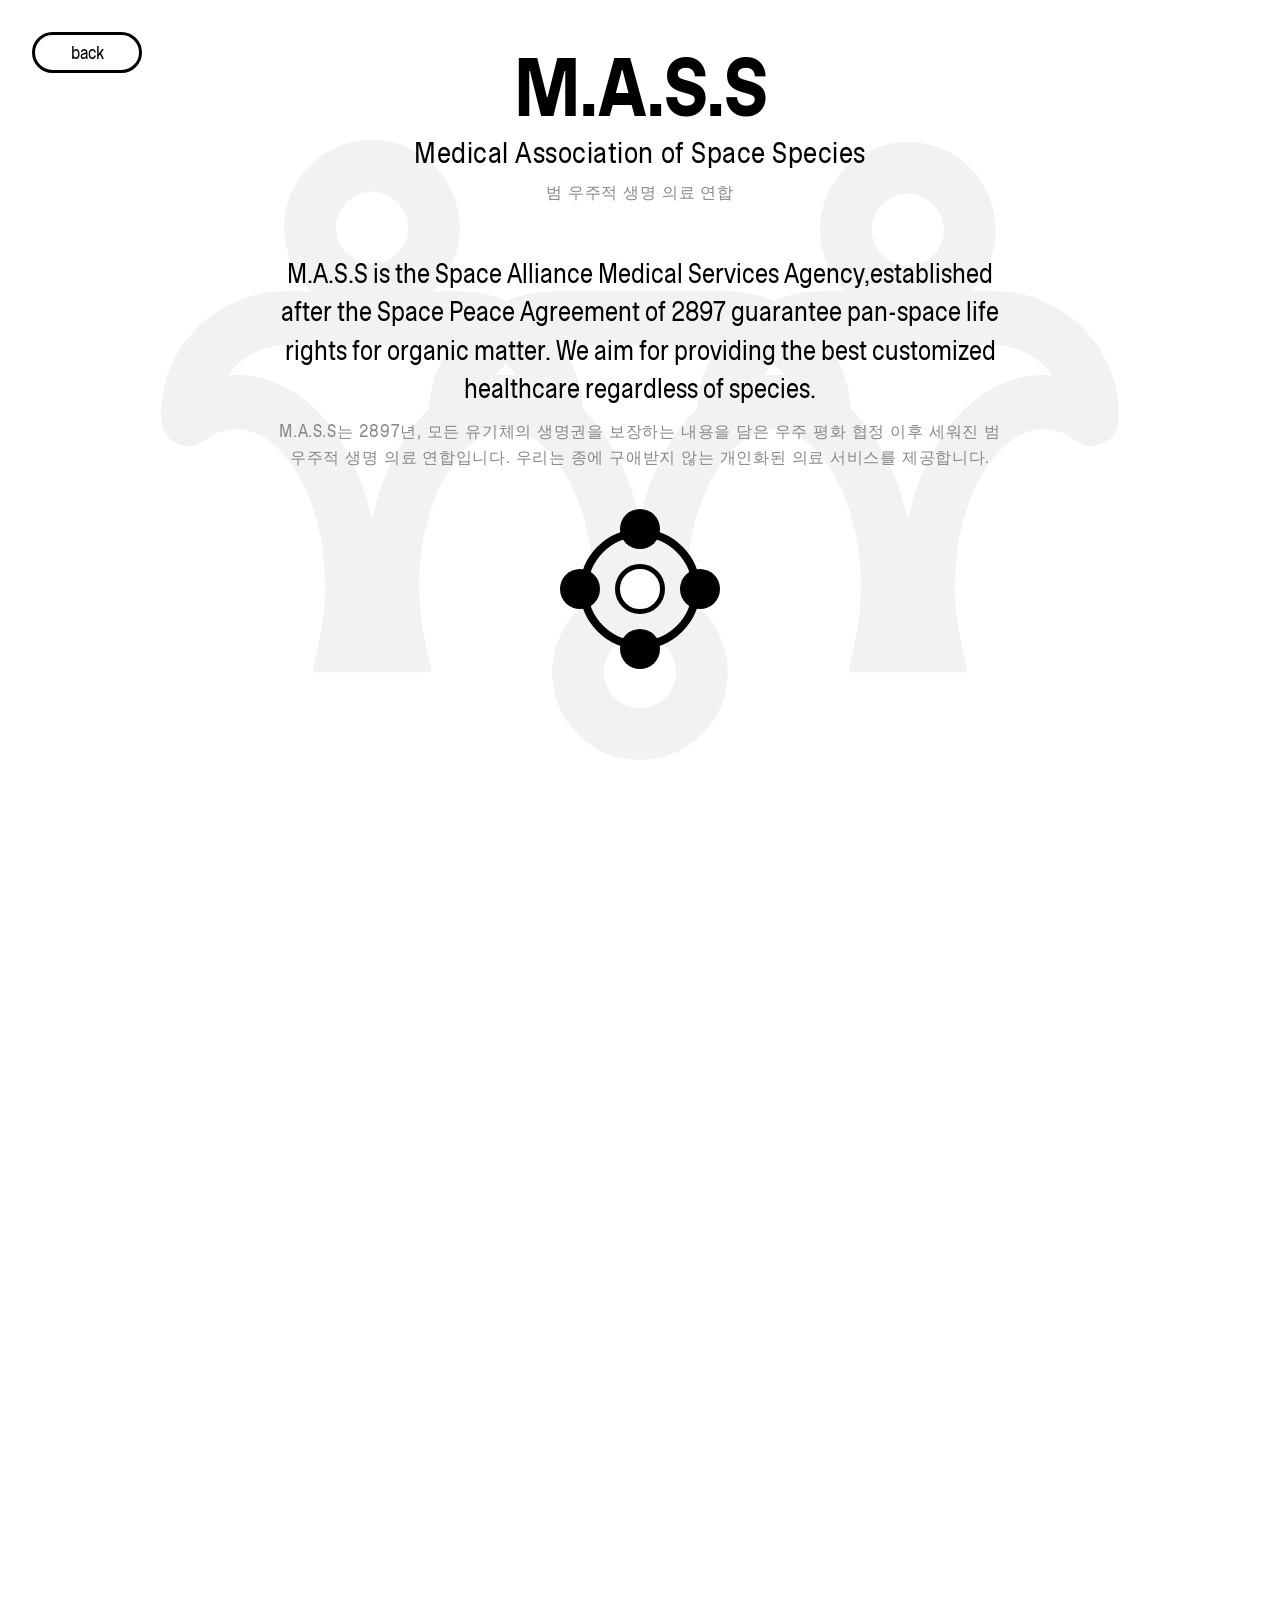
==== about.html @ 1f3399d3 "wow" ====
<!doctype html>
<html lang="en">
  <head>
    <meta charset="UTF-8" />
    <meta name="viewport" content="width=device-width, initial-scale=1.0" />
    <title>about M.A.S.S</title>
    <link rel="preconnect" href="https://fonts.googleapis.com" />
    <link rel="preconnect" href="https://fonts.gstatic.com" crossorigin />
    <link
      href="https://fonts.googleapis.com/css2?family=Cossette+Texte:wght@400;700&family=Dongle&family=Noto+Sans+KR:wght@100..900&family=Outfit:wght@100..900&family=Roboto+Flex:opsz,wght,XOPQ,XTRA,YOPQ,YTDE,YTFI,YTLC,YTUC@8..144,100..1000,96,468,79,-203,738,514,712&display=swap"
      rel="stylesheet"
    />
  </head>
  <style>
    :root {
      --black: #000000;
      --white: #ffffff;
      --green: #00ff41; /* neon green — brand accent */
      --gray-light: #f2f2f2;
      --gray-mid: #cccccc;
      --gray-text: #888888;
      --font-head: "Cossette Texte";
      --font-mono: Cossette Texte;
      --radius: 999px; /* pill-shaped buttons */
      --transition: 0.25s ease;
    }
    *,
    *::before,
    *::after {
      box-sizing: border-box;
      margin: 0;
      padding: 0;
    }
    html,
    body {
      width: 100%;
      height: 100%;
      background: var(--white);
      color: var(--black);
      font-family: Cossette Texte;
      line-height: 1.6;
      overflow-x: hidden;
      background-image: url(backlogo.svg);  /* ← replace with your image file name */
  
  background-position: center;  /* centers the image */
  background-repeat: no-repeat; /* prevents the image from tiling */
  background-attachment: fixed;
    }

    #screen h1 {
      color: #000;
      text-align: center;
      font-family: "Futura 100";
      font-size: 96px;
      font-style: normal;
      font-weight: 500;
      line-height: 51.956px; /* 54.015% */
      letter-spacing: -2.886px;
    }

    #screen h2 {
      color: #000;

      text-align: center;
      font-family: JJGothic;
      font-size: 40px;
      font-style: normal;
      font-weight: 700;
      line-height: 117px; /* 285.68% */
      letter-spacing: -1.228px;
    }

    .screen {
      flex-direction: column;
      align-items: center;
      justify-content: center;
      min-height: 100vh;
      padding: 48px 24px;
      text-align: center;
      animation: fadeIn 0.4s ease;
      height: 400vh;
      width: 100%;
    }

    h1 {
      font-size: clamp(2.4rem, 6vw, 4.5rem);
      font-weight: 700;
      letter-spacing: -0.02em;
      line-height: 1.1;
    }
    h2 {
      font-size: clamp(1.1rem, 2.5vw, 1.6rem);
      font-weight: 400;
      letter-spacing: 0.02em;
      margin-top: 6px;
    }
    h3 {
      font-family: Cossette Texte;
      font-size: clamp(0.75rem, 1.5vw, 1rem);
      font-weight: 400;
      color: var(--gray-text);
      margin-top: 5px;
      letter-spacing: 0.04em;
      word-spacing: 0.04em;
    }

    .btn-about {
      display: flex;
      width: 110px;
      padding: 8px;
      flex-direction: column;
      /* justify-content: center; */
      align-items: center;
      gap: 8px;
      font-family: Cossette Texte;
      font-size: 1rem;
      border-radius: 33px;
      border: 3px solid #000;
      background: #fff;
      position: fixed;
      top: 32px;
      left: 32px;
    }

    .btn-about:hover {
      background: var(--black);
      color: var(--green);
    }

    .info {
      text-align: center;
      font-family: var(--font-mono);
      margin-top: 50px;
      font-size: 1.5rem;
      margin-left: 20%;
      margin-right: 20%;
    }

    .subinfo {
        text-align: center;
      font-family: var(--font-mono);
      margin-top: 10px;
      
      margin-left: 20%;
      margin-right: 20%;
    }

    .archive-png {
      align-items: right;
      margin-left: 100rem;
    }
/*========================= orbit ========================*/
    .orbit-container {
  display: flex;
  flex-direction: column;
  align-items: center;
  gap: 40px;
  margin-top: 40px;
}

/* the ring that holds all 4 nodes */
.orbit-ring {
  position: relative;
  width: 160px;
  height: 160px;
  transition: transform 0.6s cubic-bezier(0.4, 0, 0.2, 1); /* smooth rotation */
}

/* each node is positioned absolutely around the ring */
.orbit-node {
  position: absolute;
  width: 40px;
  height: 40px;
  cursor: pointer;
  
  transition: transform 0.6s ease;
}

/* the visible circle inside each node */
.orbit-dot {
  width: 40px;
  
  height: 40px;
  border-radius: 50%;
  background: var(--black);
  transition: background 0.3s ease, transform 0.3s ease;
}

.orbit-dot:hover {
  transform: scale(1.15);
}

/* green highlight for selected node */
.orbit-node.selected .orbit-dot {
  background: var(--green);
  
  border: 8px solid var(--black);    /* ← add this */
  box-sizing: border-box;
}

/* position each node at top, right, bottom, left */
/* node 0 — top */
#node0 { top: 0;   left: 50%; transform: translateX(-50%); }
/* node 1 — right */
#node1 { top: 50%; right: 0;  transform: translateY(-50%); }
/* node 2 — bottom */
#node2 { bottom: 0; left: 50%; transform: translateX(-50%); }
/* node 3 — left */
#node3 { top: 50%; left: 0;  transform: translateY(-50%); }

/* the connecting ring lines between nodes */
.orbit-ring::before {
  content: '';
  position: absolute;
  top: 50%;
  left: 50%;
  transform: translate(-50%, -50%);
  width: 120px;
  height: 120px;
  border-radius: 50%;
  border: 8px solid var(--black);
  pointer-events: none; /* clicks pass through to nodes */
}

/* info text box below the ring */
.orbit-info {
  font-family: var(--font-mono);
  font-size: 0.95rem;
  color: var(--black);
  text-align: center;
  max-width: 400px;
  min-height: 60px;
  line-height: 1.6;
  animation: fadeUp 0.4s ease;
}

.orbit-center {
  position: absolute;
  top: 50%;
  left: 50%;
  transform: translate(-50%, -50%); /* perfectly centers it */
  width: 50px;                      /* size of center circle */
  height: 50px;
  border-radius: 50%;               /* makes it a circle */
  background: var(--white);         /* white fill */
  border: 5px solid var(--black);   /* black border */
  z-index: 1;                       /* sits on top of the ring line */
  pointer-events: none;             /* clicks pass through to nodes behind */
}

    /* .backLogo {
      position: fixed;
      align-items: center;
      width: 958px;
      height: 620px;
    } */
  </style>

  <body>
    <div class="screen" id="about">
      <h1>M.A.S.S</h1>
      <h2>Medical Association of Space Species</h2>
      <h3>범 우주적 생명 의료 연합</h3>
      <div class="info">
        M.A.S.S is the Space Alliance Medical Services Agency,established after
        the Space Peace Agreement of 2897 guarantee pan-space life rights for
        organic matter. We aim for providing the best customized healthcare
        regardless of species.
      </div>
      <h3 class="subinfo"> M.A.S.S는 2897년, 모든 유기체의 생명권을 보장하는 내용을 담은
         우주 평화 협정 이후 세워진 범 우주적 생명 의료 연합입니다.
         우리는 종에 구애받지 않는 개인화된 의료 서비스를 제공합니다.

      </h3>
      <button class="btn-about" onclick="window.location.href = 'main.html'">
        back
      </button>
    <!-- </p>
    <div class="backLogo">
      <img src="backlogo.svg" alt="backLogo" />
    </p> -->

    <div class="orbit-container">
  
  <!-- the ring graphic with 4 circle buttons -->
  <div class="orbit-ring" id="orbitRing">
    <div class="orbit-center"></div>
    
    <div class="orbit-node" id="node0" onclick="selectNode(0)">
      <div class="orbit-dot"></div>
    </div>
    <div class="orbit-node" id="node1" onclick="selectNode(1)">
      <div class="orbit-dot"></div>
    </div>
    <div class="orbit-node" id="node2" onclick="selectNode(2)">
      <div class="orbit-dot"></div>
    </div>
    <div class="orbit-node" id="node3" onclick="selectNode(3)">
      <div class="orbit-dot"></div>
    </div>

  </div>

  <!-- information appears here when a circle is clicked -->
  <div class="orbit-info" id="orbitInfo"></div>

</div>
  </body>
<script>
  const nodeData = [
  {
    title: 'History',
    info: 'M.A.S.S was established after the Space Peace Agreement to guarantee medical rights for all organic matter.'
  },
  {
    title: 'Pan-species care',
    info: 'We provide customized healthcare for over 2,400 recognized species across 14 star systems.'
  },
  {
    title: 'Our doctors',
    info: 'Our medical staff consists of certified practitioners from Earth, Mars, and K2-18b civilizations.'
  },
  {
    title: 'Mission',
    info: 'To ensure no living being is denied medical treatment regardless of their planetary origin or biology.'
  }
];

/* tracks which node is currently on top (index 0 = top position) */
let currentRotation = 0;
let selectedNode = null;

function selectNode(index) {
  const ring = document.getElementById('orbitRing');
  const info = document.getElementById('orbitInfo');

  /* remove selected class from all nodes */
  document.querySelectorAll('.orbit-node').forEach(n => n.classList.remove('selected'));

  /* add selected class to clicked node */
  document.getElementById('node' + index).classList.add('selected');

  /*
    Calculate how much to rotate so the clicked node
    moves to the top position.
    Each node is 90deg apart (360 / 4 = 90).
    node0=0deg, node1=90deg, node2=180deg, node3=270deg
  */
  const nodeAngle = index * 90;
  currentRotation = -nodeAngle; /* negative rotates it to top */

  /* apply rotation to the whole ring */
  ring.style.transform = `rotate(${currentRotation}deg)`;

  /*
    Counter-rotate each dot so the dots themselves
    stay upright while the ring spins.
  */
  document.querySelectorAll('.orbit-dot').forEach((dot, i) => {
    dot.style.transform = `rotate(${-currentRotation}deg)`;
  });

  /* show the info for the clicked node */
  info.innerHTML = `
    <strong style="font-size:1.1rem; display:block; margin-bottom:8px;">
      ${nodeData[index].title}
    </strong>
    ${nodeData[index].info}
  `;

  selectedNode = index;
}
</script>
</html>
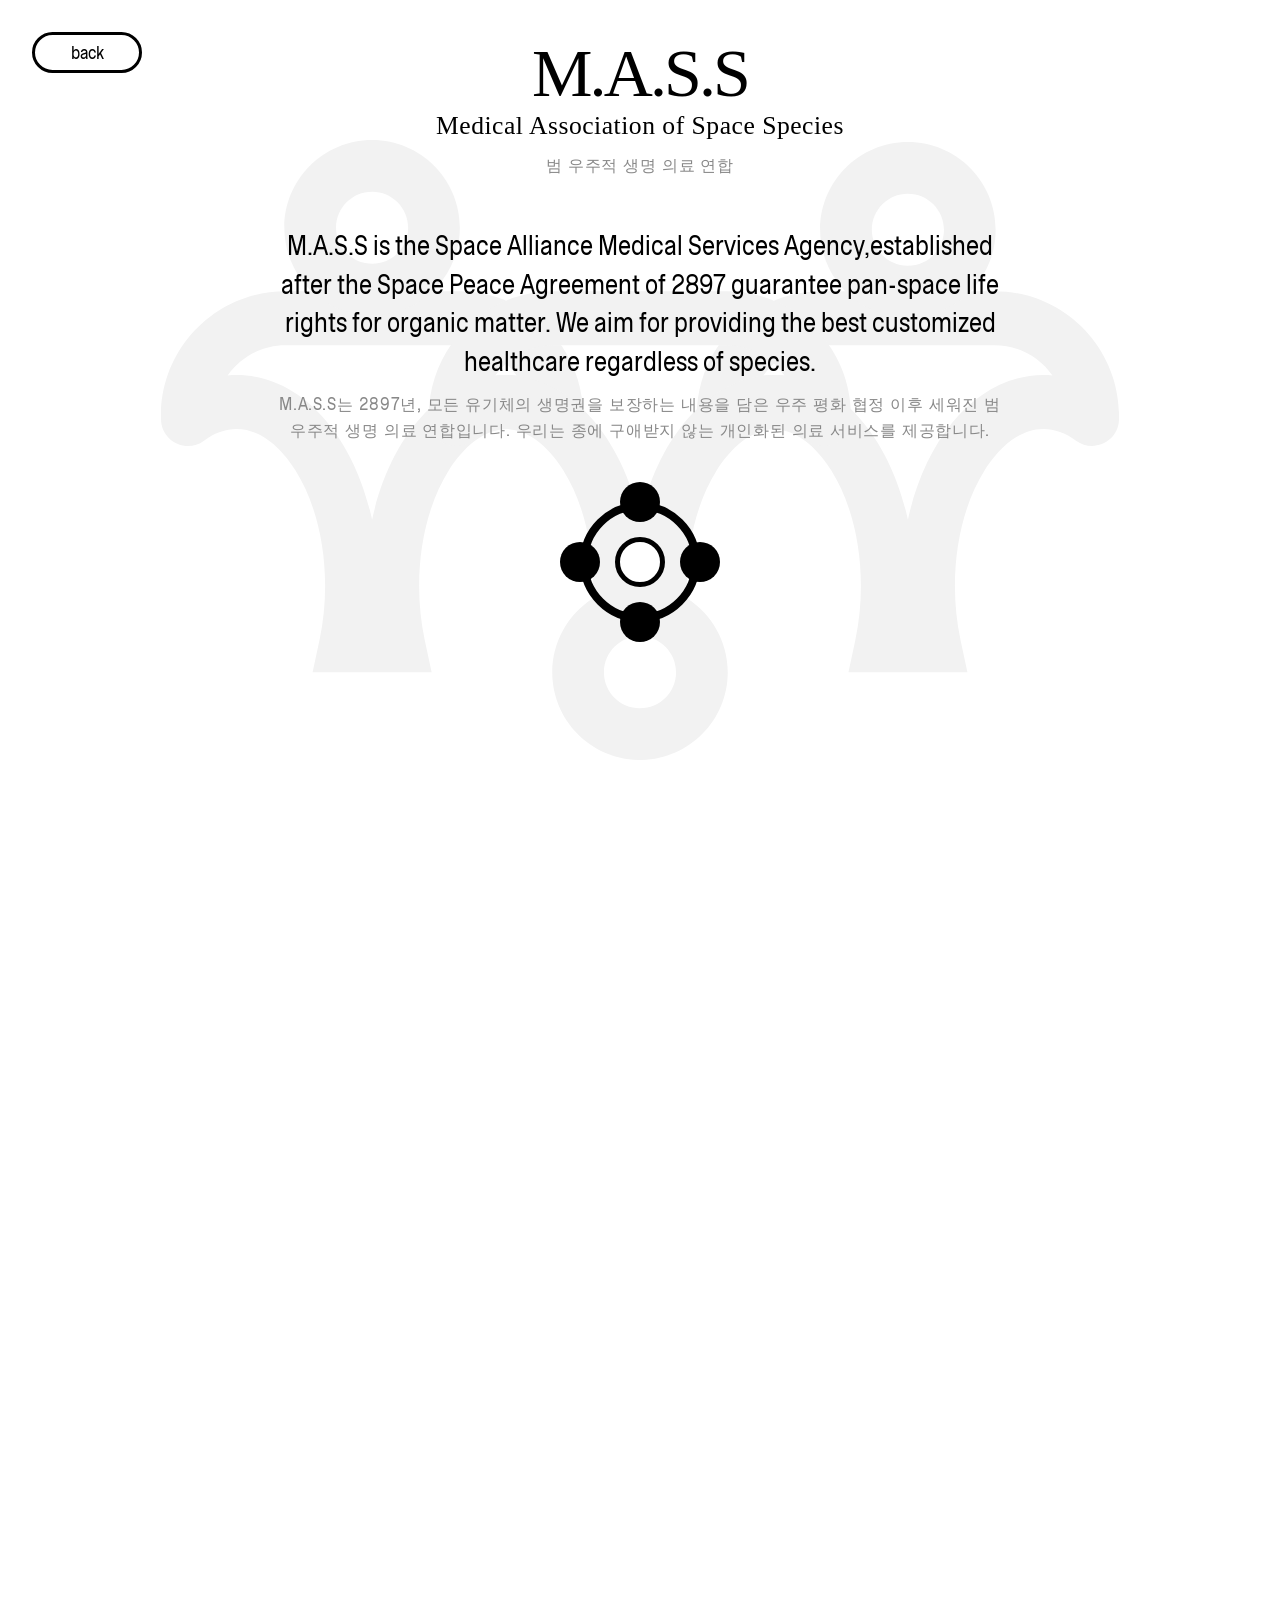
==== commit 98cd08ea: "Update about.html" ====
--- a/about.html
+++ b/about.html
@@ -46,11 +46,22 @@
   background-repeat: no-repeat; /* prevents the image from tiling */
   background-attachment: fixed;
     }
+    #about h1{
+        font-family: "FUTURA 100";
+        font-size: 68px;
+      font-style: normal;
+      font-weight: 500;
+      line-height: 51.956px; /* 54.015% */
+      letter-spacing: -2.886px;
+    }
+    #about h2{
+        font-family: "FUTURA 100";
+    }
 
     #screen h1 {
       color: #000;
       text-align: center;
-      font-family: "Futura 100";
+      font-family: "FUTURA";
       font-size: 96px;
       font-style: normal;
       font-weight: 500;
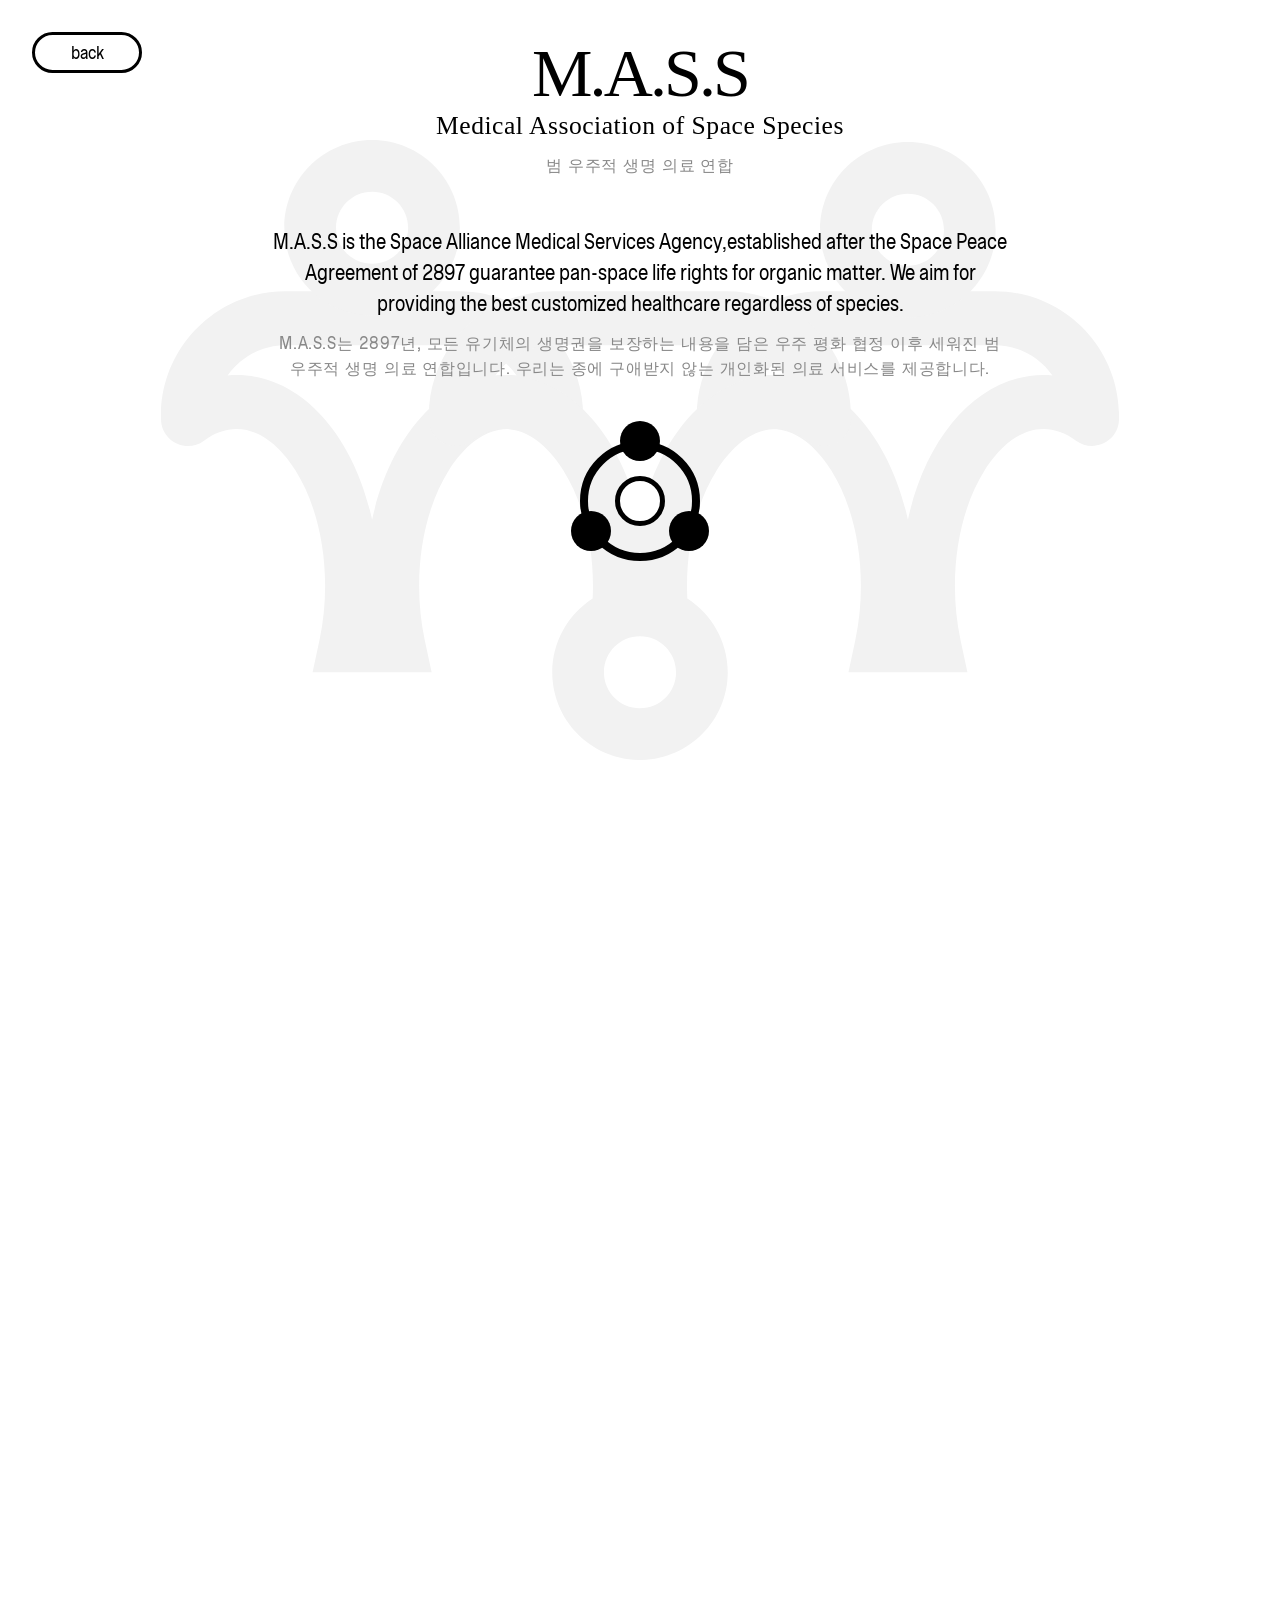
==== commit e8738068: "3333" ====
--- a/about.html
+++ b/about.html
@@ -142,7 +142,7 @@
       text-align: center;
       font-family: var(--font-mono);
       margin-top: 50px;
-      font-size: 1.5rem;
+      font-size: 1.2rem;
       margin-left: 20%;
       margin-right: 20%;
     }
@@ -211,13 +211,23 @@
 
 /* position each node at top, right, bottom, left */
 /* node 0 — top */
-#node0 { top: 0;   left: 50%; transform: translateX(-50%); }
-/* node 1 — right */
-#node1 { top: 50%; right: 0;  transform: translateY(-50%); }
-/* node 2 — bottom */
-#node2 { bottom: 0; left: 50%; transform: translateX(-50%); }
-/* node 3 — left */
-#node3 { top: 50%; left: 0;  transform: translateY(-50%); }
+#node0 {
+  top:  calc(50% + 80px * sin(-90deg) - 0px);
+  left: calc(50% + 80px * cos(-90deg) - 20px);
+}
+
+/* node1 — 오른쪽 아래 (30도 = 4시 방향) */
+#node1 {
+  top:  calc(50% + 80px * sin(30deg) - 30px);
+  left: calc(50% + 80px * cos(30deg) - 40px);
+}
+
+/* node2 — 왼쪽 아래 (150도 = 8시 방향) */
+#node2 {
+  top:  calc(50% + 80px * sin(150deg) - 30px);
+  left: calc(50% + 80px * cos(150deg) - 0px);
+}
+
 
 /* the connecting ring lines between nodes */
 .orbit-ring::before {
@@ -236,14 +246,16 @@
 /* info text box below the ring */
 .orbit-info {
   font-family: var(--font-mono);
-  font-size: 0.95rem;
+  font-size: 2rem;
   color: var(--black);
   text-align: center;
-  max-width: 400px;
+  max-width: 500px;
   min-height: 60px;
   line-height: 1.6;
   animation: fadeUp 0.4s ease;
 }
+
+
 
 .orbit-center {
   position: absolute;
@@ -306,9 +318,7 @@
     <div class="orbit-node" id="node2" onclick="selectNode(2)">
       <div class="orbit-dot"></div>
     </div>
-    <div class="orbit-node" id="node3" onclick="selectNode(3)">
-      <div class="orbit-dot"></div>
-    </div>
+   
 
   </div>
 
@@ -321,7 +331,36 @@
   const nodeData = [
   {
     title: 'History',
-    info: 'M.A.S.S was established after the Space Peace Agreement to guarantee medical rights for all organic matter.'
+    info: `
+    <p>The first contact: the 20th century
+        <span style="font-size: 1.6rem; color:#888888;">In the mid-1900s, in England on Earth, within the Solar System.</span>
+        <br /><br />
+        It was the first attempt by a species from K2-18b to contact the species of Earth.
+        Earth named this contact “crop circles.”
+        </p>
+         <p><span style="font-size: 1rem; color:#888888;display: block; line-height: 1.6;">
+            K2-18b로부터 지구에 접촉을 시도한 것이 첫 번째 접촉이었다. <br />
+            지구 생명체들은 그 접촉을 "미스터리 서클"이라 명명했다.<br /></span></p>
+
+      <img src="info1.svg" style="width:100%; margin: 12px 0;" />
+
+      <p><br /><br />The first interaction<br /><br />
+        After the first contact, other crop circles<span style="font-size: 1rem; color:#888888;"> — not made by the K2-18b species — </span><br />
+        were observed as “the first answer from humans.”
+        </p>
+        <p><span style="font-size: 1rem; color:#888888;display: block; line-height: 1.6;">
+           첫 번째 접촉 이후, 다른 미스터리 서클들 -K2-18b로부터 만들어진 것이 아닌- <br />
+            이 발견되었다. 이는 인간으로부터의 첫 번째 답장을 의미한다.<br /></span></p>
+
+      <img src="info2.svg" style="width:100%; margin: 12px 0;" />
+      <img src="info3.svg" style="width:100%; margin: 12px 0;" />
+
+      <p><br /><br />Since the first contact was successful, attempts at direct contact followed, including 
+        <a href="https://en.wikipedia.org/wiki/Barney_and_Betty_Hill_incident">the meeting with Barney Hill and Betty Hill in 1961.<a></p>
+            <p><span style="font-size: 1rem; color:#888888;display: block; line-height: 1.6;">
+            첫 접촉이 성공적이었으므로, 직접 접촉을 위한 시도가 이루어졌다: <br />
+            196년, 힐 부부와의 만남<br /></span></p>
+      <img src="info4.svg" style="width:100%; margin: 12px 0;"/> <br /><br /><br /><br /> `
   },
   {
     title: 'Pan-species care',
@@ -329,12 +368,81 @@
   },
   {
     title: 'Our doctors',
-    info: 'Our medical staff consists of certified practitioners from Earth, Mars, and K2-18b civilizations.'
-  },
-  {
-    title: 'Mission',
-    info: 'To ensure no living being is denied medical treatment regardless of their planetary origin or biology.'
+    info: `<p> Dr. Banana</p>
+    <img src="dr2.png" style="width:100%;" />
+        <p><span style="font-size: 1.2rem; display: block; line-height: 1.6;">
+            Specialist in Neural Memory Reconstruction from K2-18b.
+            Dr. Bananan has conducted over 3,000 interspecies cognitive
+            surgeries and is known for developing the “Dream Bridge Protocol,”
+            allowing humans and extraterrestrials to communicate through
+            synchronized neural waves. After arriving on Earth in 1961,
+            he began researching human emotional structures and cross-species empathy.</span></p>
+
+            <p><span style="font-size: 1rem; color:#888888;display: block; line-height: 1.6;">
+                <br />K2-18b 출신의 신경 기억 재건 전문의.
+                박사는 3,000건 이상의 종간 인지 수술을 진행했으며,
+                인간과 외계 생명체가 동기화된 신경파를 통해 소통할 수 있도록 하는
+                “드림 브리지 프로토콜” 개발자로 알려져 있다.
+                1961년 지구 도착 이후 인간의 감정 구조와 종간 공감 능력을 연구해왔다.
+                </span></p>
+
+        <p><br /><br />Dr. E.T</p>
+        <img src="dr1.png" style="width:100%;" />
+         <p><span style="font-size: 1.2rem; display: block; line-height: 1.6;">
+            Expert in Cellular Regeneration and Atmospheric Adaptation.
+            Dr. E.T specializes in adapting extraterrestrial
+            biology to Earth environments.
+            She pioneered oxygen-tolerant regeneration therapy for
+            K2-18b visitors and has dedicated her research to extending
+            the lifespan of both humans and alien species through hybrid
+            cellular medicine.</span><p>
+        <p><span style="font-size: 1rem; color:#888888;display: block; line-height: 1.6;">
+            <br />세포 재생 및 대기 적응 분야의 전문가.
+            E.T 박사는 외계 생명체의 생체 구조를 지구 환경에 적응시키는
+            연구를 전문으로 한다. 그녀는 K2-18b 방문자들을 위한 산소 적응
+            재생 치료법을 개척했으며, 인간과 외계 종족 모두의 수명을 연장하기
+            위한 혼합 세포 의학 연구에 헌신하고 있다.</span></p>
+        
+        <p><br /><br />Dr. Hamster</p>
+        <img src="dr3.png" style="width:100%;" />
+        <p><span style="font-size: 1.2rem; display: block; line-height: 1.6;">
+            Founder of the Interplanetary Trauma Center.
+            Dr. Hamster is recognized for treating 
+            psychological trauma caused by long-distance
+            space migration and failed first-contact experiences.
+            His studies focus on memory fragmentation,
+            isolation anxiety, and the emotional compatibility
+            between Earth humans and extraterrestrial civilizations.</span></p>
+        <p><span style="font-size: 1rem; color:#888888;display: block; line-height: 1.6;">
+            <br />행성 간 외상 치료 센터 설립자.
+            햄스터 박사는 장거리 우주 이주와 실패한 최초 접촉 경험으로 인한
+            정신적 외상을 치료한 공로로 알려져 있다. 그의 연구는 기억 파편화,
+            고립 불안, 그리고 지구인과 외계 문명 간의 감정적 호환성에 초점을 맞추고 있다.</span></p>
+
+        <p><br /><br />Dr. Sebastian</p>
+        <img src="dr4.png" style="width:100%;" />
+        <p><span style="font-size: 1.2rem; display: block; line-height: 1.6;">
+            Director of Interspecies Genetic Medicine.
+            Dr. Sebastian specializes in the biological differences
+            between humans and K2-18b lifeforms. He is known for
+            developing adaptive genetic treatments that allow
+            extraterrestrial species to survive under Earth conditions.
+            His current research explores how human DNA responds to
+            prolonged exposure to cosmic radiation and non-terrestrial
+            environments.</span></p>
+        <p><span style="font-size: 1rem; color:#888888;display: block; line-height: 1.6;">
+            종간 유전 의학 연구 책임자.
+            세바스찬 박사는 인간과 K2-18b 생명체 사이의 생물학적 차이를 연구하는
+            전문가이다. 그는 외계 종족이 지구 환경에서 생존할 수 있도록 하는 적응형
+            유전자 치료 기술 개발로 알려져 있다. 현재는 우주 방사선과 비지구적 환경에
+            장기간 노출되었을 때 인간 DNA가 어떻게 반응하는지를 연구하고 있다.
+            <br /><br /><br /><br /></span></p>
+
+
+
+        `
   }
+  
 ];
 
 /* tracks which node is currently on top (index 0 = top position) */
@@ -345,33 +453,19 @@
   const ring = document.getElementById('orbitRing');
   const info = document.getElementById('orbitInfo');
 
-  /* remove selected class from all nodes */
   document.querySelectorAll('.orbit-node').forEach(n => n.classList.remove('selected'));
-
-  /* add selected class to clicked node */
   document.getElementById('node' + index).classList.add('selected');
 
-  /*
-    Calculate how much to rotate so the clicked node
-    moves to the top position.
-    Each node is 90deg apart (360 / 4 = 90).
-    node0=0deg, node1=90deg, node2=180deg, node3=270deg
-  */
-  const nodeAngle = index * 90;
-  currentRotation = -nodeAngle; /* negative rotates it to top */
-
-  /* apply rotation to the whole ring */
+  // 3개니까 120도씩 간격
+  const nodeAngle = index * 120;   /* ← 90 → 120 으로 변경 */
+  currentRotation = -nodeAngle;
+
   ring.style.transform = `rotate(${currentRotation}deg)`;
 
-  /*
-    Counter-rotate each dot so the dots themselves
-    stay upright while the ring spins.
-  */
-  document.querySelectorAll('.orbit-dot').forEach((dot, i) => {
+  document.querySelectorAll('.orbit-dot').forEach(dot => {
     dot.style.transform = `rotate(${-currentRotation}deg)`;
   });
 
-  /* show the info for the clicked node */
   info.innerHTML = `
     <strong style="font-size:1.1rem; display:block; margin-bottom:8px;">
       ${nodeData[index].title}
